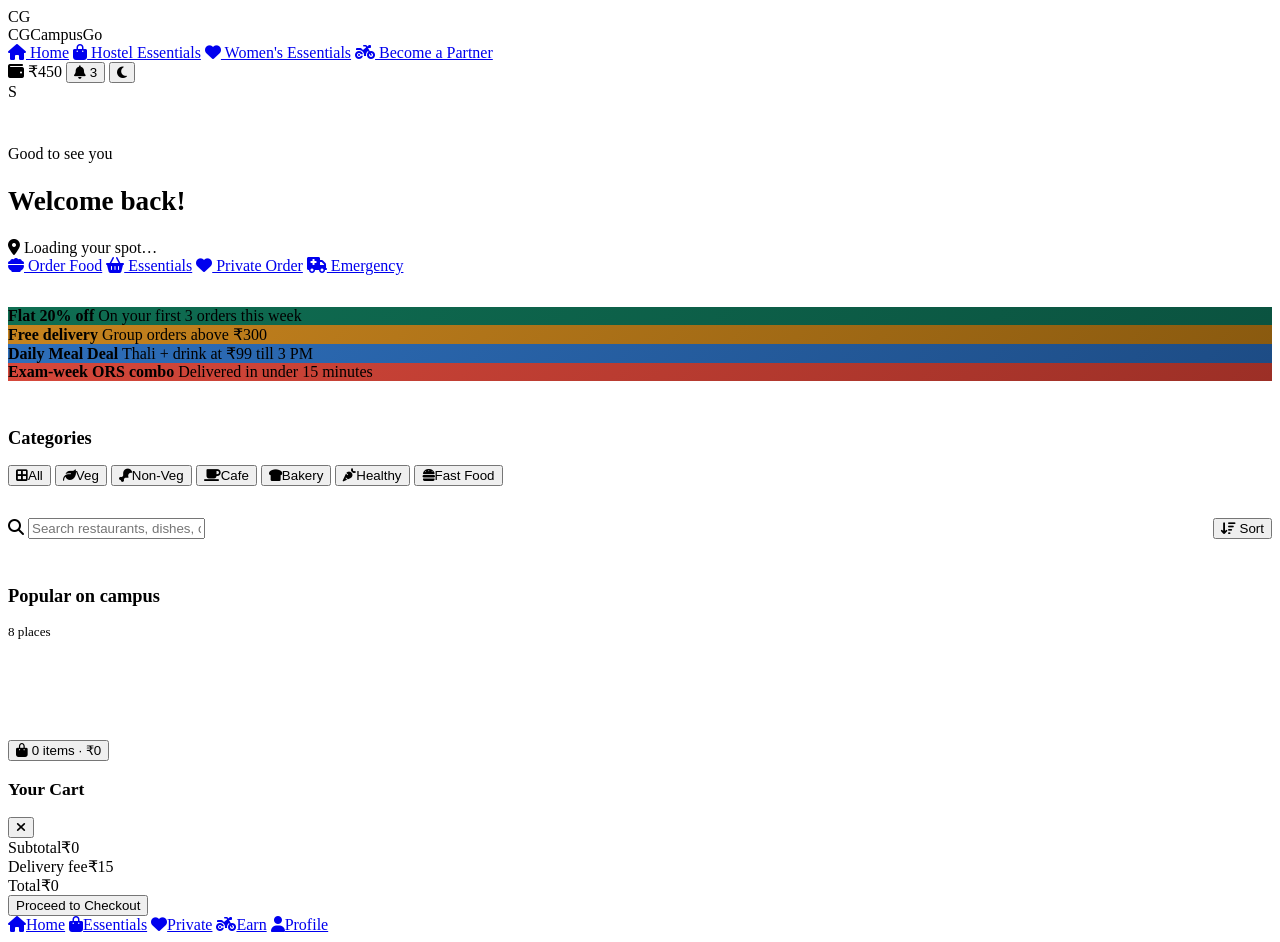
==== home.html @ 30fcaa8b "Project_SKS" ====
<!DOCTYPE html>
<html lang="en">
<head>
<meta charset="UTF-8">
<meta name="viewport" content="width=device-width, initial-scale=1.0">
<title>Home · CampusGo</title>
<link rel="stylesheet" href="https://cdnjs.cloudflare.com/ajax/libs/font-awesome/6.5.1/css/all.min.css">
<link rel="stylesheet" href="assets/css/style.css">
<style>
  .home-main { padding: 28px 0 100px; display: flex; flex-direction: column; gap: 32px; }
  .search-row { display: flex; gap: 12px; }
  .search-row .input-icon-wrap { flex: 1; }
  .sort-btn { flex: 0 0 auto; }
  section > .section-head { margin-top: 4px; }
</style>
</head>
<body>

<div class="page-loader"><div class="loader-mark">CG</div></div>

<!-- ============ APP NAV ============ -->
<nav class="app-nav">
  <div class="wrap">
    <span class="brand"><span class="brand-badge">CG</span>CampusGo</span>

    <div class="app-nav-links">
      <a href="home.html" class="nav-link is-active"><i class="fa-solid fa-house"></i> Home</a>
      <a href="hostel-essentials.html" class="nav-link"><i class="fa-solid fa-bag-shopping"></i> Hostel Essentials</a>
      <a href="womens-essentials.html" class="nav-link"><i class="fa-solid fa-heart"></i> Women's Essentials</a>
      <a href="partner-landing.html" class="nav-link nav-link-accent"><i class="fa-solid fa-motorcycle"></i> Become a Partner</a>
    </div>

    <div class="nav-right">
      <span class="wallet-chip"><i class="fa-solid fa-wallet"></i> ₹<span id="walletAmount">450</span></span>
      <button class="nav-icon-btn" aria-label="Notifications">
        <i class="fa-solid fa-bell"></i>
        <span class="nav-badge">3</span>
      </button>
      <button class="nav-icon-btn" data-action="toggle-theme" aria-label="Toggle dark mode">
        <i class="fa-solid fa-moon" data-theme-icon></i>
      </button>
      <div class="avatar" id="navAvatar">S</div>
    </div>
  </div>
</nav>

<main class="wrap home-main">

  <!-- ============ WELCOME BAND ============ -->
  <section class="welcome-band fade-up">
    <div style="position:relative; z-index:1;">
      <p class="eyebrow" style="color:var(--accent); margin-bottom:4px;">Good to see you</p>
      <h1 style="font-size:1.7rem;" id="welcomeName">Welcome back!</h1>
      <span class="location-chip" id="locationChip"><i class="fa-solid fa-location-dot"></i> Loading your spot…</span>
    </div>
    <div class="quick-actions">
      <a href="home.html#restaurants" class="quick-action-btn"><i class="fa-solid fa-bowl-food"></i> Order Food</a>
      <a href="hostel-essentials.html" class="quick-action-btn"><i class="fa-solid fa-basket-shopping"></i> Essentials</a>
      <a href="womens-essentials.html" class="quick-action-btn"><i class="fa-solid fa-heart"></i> Private Order</a>
      <a href="emergency.html" class="quick-action-btn is-emergency"><i class="fa-solid fa-truck-medical"></i> Emergency</a>
    </div>
  </section>

  <!-- ============ PROMO STRIP ============ -->
  <section>
    <div class="promo-strip">
      <div class="promo-card" style="background:linear-gradient(135deg,#0F6E52,#0B5340);">
        <strong>Flat 20% off</strong>
        <span>On your first 3 orders this week</span>
      </div>
      <div class="promo-card" style="background:linear-gradient(135deg,#C7841F,#8A5A0F);">
        <strong>Free delivery</strong>
        <span>Group orders above ₹300</span>
      </div>
      <div class="promo-card" style="background:linear-gradient(135deg,#2E6FBB,#1D4C85);">
        <strong>Daily Meal Deal</strong>
        <span>Thali + drink at ₹99 till 3 PM</span>
      </div>
      <div class="promo-card" style="background:linear-gradient(135deg,#D6483B,#9C2F26);">
        <strong>Exam-week ORS combo</strong>
        <span>Delivered in under 15 minutes</span>
      </div>
    </div>
  </section>

  <!-- ============ CATEGORIES ============ -->
  <section>
    <div class="section-head"><h2 style="font-size:1.15rem;">Categories</h2></div>
    <div class="category-scroll" id="categoryScroll">
      <button class="category-chip is-active" data-cat="all"><i class="fa-solid fa-border-all"></i>All</button>
      <button class="category-chip" data-cat="veg"><i class="fa-solid fa-leaf"></i>Veg</button>
      <button class="category-chip" data-cat="nonveg"><i class="fa-solid fa-drumstick-bite"></i>Non-Veg</button>
      <button class="category-chip" data-cat="cafe"><i class="fa-solid fa-mug-saucer"></i>Cafe</button>
      <button class="category-chip" data-cat="bakery"><i class="fa-solid fa-bread-slice"></i>Bakery</button>
      <button class="category-chip" data-cat="healthy"><i class="fa-solid fa-carrot"></i>Healthy</button>
      <button class="category-chip" data-cat="fastfood"><i class="fa-solid fa-burger"></i>Fast Food</button>
    </div>
  </section>

  <!-- ============ SEARCH ============ -->
  <section>
    <div class="search-row">
      <div class="input-icon-wrap">
        <i class="fa-solid fa-magnifying-glass"></i>
        <input class="input" type="text" id="searchInput" placeholder="Search restaurants, dishes, or cuisines…">
      </div>
      <button class="btn btn-ghost sort-btn" id="sortBtn"><i class="fa-solid fa-arrow-down-wide-short"></i> Sort</button>
    </div>
  </section>

  <!-- ============ RESTAURANTS ============ -->
  <section id="restaurants">
    <div class="section-head">
      <h2 style="font-size:1.15rem;">Popular on campus</h2>
      <span class="faint" style="font-size:0.82rem;" id="resultCount">8 places</span>
    </div>
    <div class="grid-restaurants" id="restaurantGrid"><!-- injected by home.js --></div>
  </section>

</main>

<!-- ============ CART ============ -->
<button class="cart-fab" id="cartFab">
  <i class="fa-solid fa-bag-shopping"></i>
  <span id="cartFabCount">0 items</span>
  <span>·</span>
  <span id="cartFabTotal">₹0</span>
</button>

<div class="cart-drawer-overlay" id="cartOverlay"></div>
<aside class="cart-drawer" id="cartDrawer" aria-label="Your cart">
  <div class="cart-drawer-head">
    <h3 style="font-size:1.1rem;">Your Cart</h3>
    <button class="nav-icon-btn" id="closeCart" aria-label="Close cart"><i class="fa-solid fa-xmark"></i></button>
  </div>
  <div class="cart-drawer-body" id="cartBody"><!-- injected by home.js --></div>
  <div class="cart-drawer-foot">
    <div class="cart-summary-row"><span>Subtotal</span><span id="cartSubtotal">₹0</span></div>
    <div class="cart-summary-row"><span>Delivery fee</span><span id="cartDeliveryFee">₹15</span></div>
    <div class="cart-summary-row total"><span>Total</span><span id="cartTotal">₹0</span></div>
    <button class="btn btn-primary btn-block" id="checkoutBtn">
      <span class="btn-label">Proceed to Checkout</span>
    </button>
  </div>
</aside>

<!-- ============ MOBILE TAB BAR ============ -->
<nav class="mobile-tabbar">
  <a href="home.html" class="tabbar-item is-active"><i class="fa-solid fa-house"></i>Home</a>
  <a href="hostel-essentials.html" class="tabbar-item"><i class="fa-solid fa-bag-shopping"></i>Essentials</a>
  <a href="womens-essentials.html" class="tabbar-item"><i class="fa-solid fa-heart"></i>Private</a>
  <a href="partner-landing.html" class="tabbar-item"><i class="fa-solid fa-motorcycle"></i>Earn</a>
  <a href="profile.html" class="tabbar-item"><i class="fa-solid fa-user"></i>Profile</a>
</nav>

<script src="assets/js/main.js"></script>
<script src="assets/js/home.js"></script>
</body>
</html>
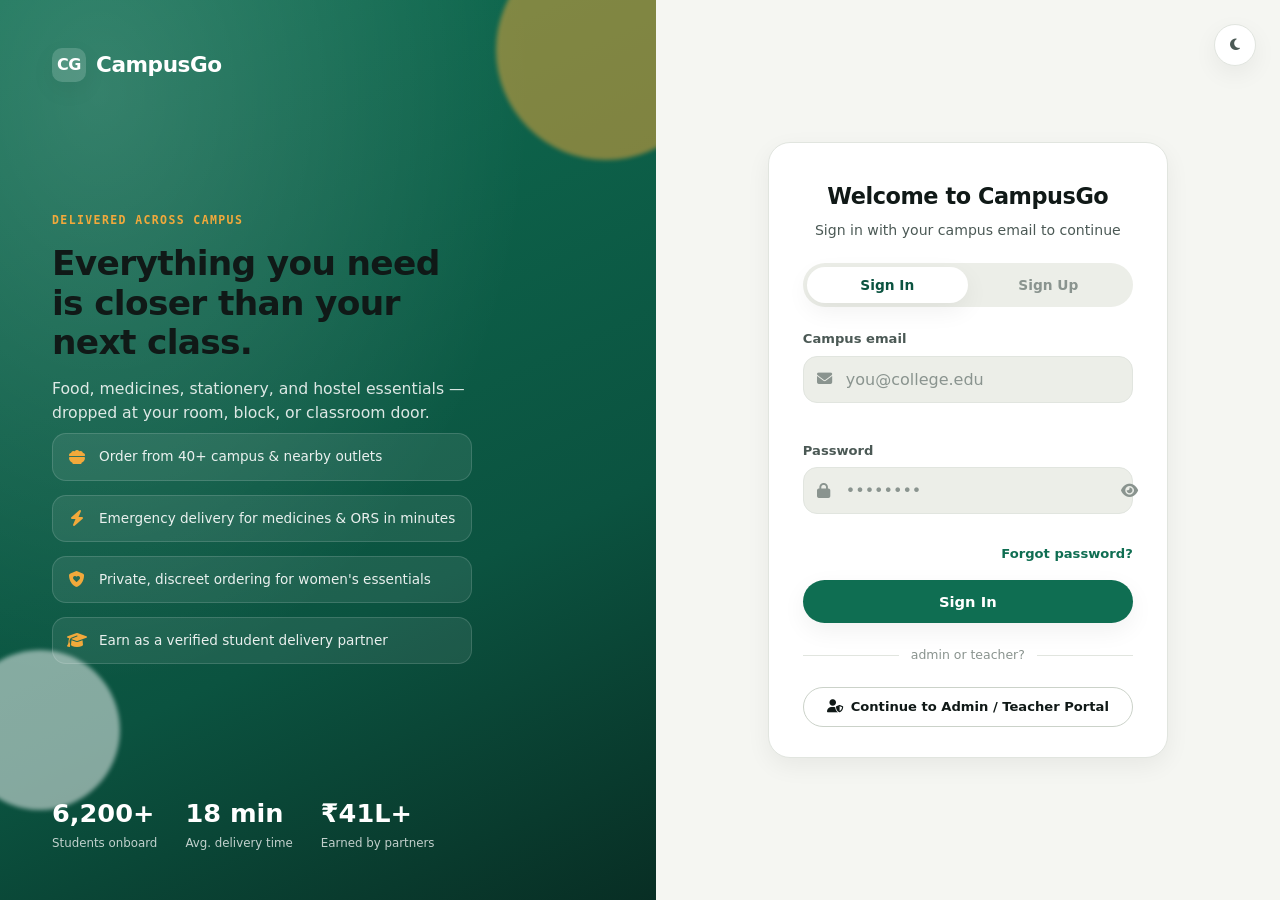
==== commit ee5d78b2: "Updated project" ====
--- a/home.html
+++ b/home.html
@@ -57,7 +57,7 @@
       <a href="home.html#restaurants" class="quick-action-btn"><i class="fa-solid fa-bowl-food"></i> Order Food</a>
       <a href="hostel-essentials.html" class="quick-action-btn"><i class="fa-solid fa-basket-shopping"></i> Essentials</a>
       <a href="womens-essentials.html" class="quick-action-btn"><i class="fa-solid fa-heart"></i> Private Order</a>
-      <a href="emergency.html" class="quick-action-btn is-emergency"><i class="fa-solid fa-truck-medical"></i> Emergency</a>
+      
     </div>
   </section>
 
--- a/assets/css/style.css
+++ b/assets/css/style.css
@@ -0,0 +1,1027 @@
+/* ==========================================================================
+   CampusGo — Design System
+   "Everything You Need. Delivered Across Campus."
+
+   Token system:
+   - Color:  paper base + deep emerald primary + marigold accent
+             (deliberately NOT the orange/red every food-delivery app uses —
+             emerald reads fresh + trustworthy and gives CampusGo its own identity)
+   - Type:   Sora (display) / Inter (body) / JetBrains Mono (data, IDs, OTPs)
+   - Motif:  the dotted "route rail" — the same line language used later on
+             live delivery tracking is reused here for onboarding progress,
+             because getting a student set up IS their first trip across campus
+   ========================================================================== */
+
+@import url('https://fonts.googleapis.com/css2?family=Sora:wght@400;500;600;700;800&family=Inter:wght@400;500;600;700&family=JetBrains+Mono:wght@400;500;600&display=swap');
+
+/* ---------------------------------- */
+/* 1. TOKENS                          */
+/* ---------------------------------- */
+:root {
+  /* Color — light (default) */
+  --bg: #F5F6F2;
+  --bg-elevated: #FFFFFF;
+  --bg-sunken: #ECEEE8;
+  --ink: #101917;
+  --ink-soft: #4B5955;
+  --ink-faint: #8A948F;
+  --border: #E1E5DF;
+  --border-strong: #CBD2C9;
+
+  --primary: #0F6E52;
+  --primary-dark: #0B5340;
+  --primary-soft: #DCEEE6;
+  --primary-contrast: #FFFFFF;
+
+  --accent: #F2A93B;
+  --accent-dark: #C7841F;
+  --accent-soft: #FCE7BF;
+
+  --danger: #D6483B;
+  --danger-soft: #F8DEDB;
+  --success: #1E8E5A;
+  --info: #2E6FBB;
+
+  /* Surfaces & effects */
+  --glass-bg: rgba(255, 255, 255, 0.6);
+  --glass-border: rgba(255, 255, 255, 0.4);
+  --shadow-soft: 0 8px 24px rgba(16, 25, 23, 0.06);
+  --shadow-elevated: 0 20px 48px rgba(16, 25, 23, 0.12);
+  --shadow-pop: 0 24px 64px rgba(16, 25, 23, 0.18);
+
+  /* Radius scale */
+  --r-sm: 8px;
+  --r-md: 14px;
+  --r-lg: 22px;
+  --r-xl: 32px;
+  --r-pill: 999px;
+
+  /* Type */
+  --font-display: 'Sora', system-ui, sans-serif;
+  --font-body: 'Inter', system-ui, sans-serif;
+  --font-mono: 'JetBrains Mono', ui-monospace, monospace;
+
+  /* Motion */
+  --ease-out: cubic-bezier(0.16, 1, 0.3, 1);
+  --ease-spring: cubic-bezier(0.34, 1.56, 0.64, 1);
+  --t-fast: 150ms;
+  --t-med: 280ms;
+  --t-slow: 480ms;
+
+  /* Layout */
+  --max-w: 1180px;
+  --nav-h: 76px;
+}
+
+[data-theme="dark"] {
+  --bg: #0E1512;
+  --bg-elevated: #16201C;
+  --bg-sunken: #0A0F0D;
+  --ink: #EDF2EF;
+  --ink-soft: #A9B5B0;
+  --ink-faint: #6C7873;
+  --border: #223028;
+  --border-strong: #2E4038;
+
+  --primary: #22A67D;
+  --primary-dark: #1B8768;
+  --primary-soft: #163227;
+  --primary-contrast: #06120D;
+
+  --accent: #F5B655;
+  --accent-soft: #3A2C13;
+
+  --danger-soft: #3A1E1B;
+
+  --glass-bg: rgba(22, 32, 28, 0.6);
+  --glass-border: rgba(255, 255, 255, 0.08);
+  --shadow-soft: 0 8px 24px rgba(0, 0, 0, 0.28);
+  --shadow-elevated: 0 20px 48px rgba(0, 0, 0, 0.4);
+  --shadow-pop: 0 24px 64px rgba(0, 0, 0, 0.5);
+}
+
+/* ---------------------------------- */
+/* 2. RESET                           */
+/* ---------------------------------- */
+*, *::before, *::after { box-sizing: border-box; }
+html { scroll-behavior: smooth; }
+body {
+  margin: 0;
+  background: var(--bg);
+  color: var(--ink);
+  font-family: var(--font-body);
+  font-size: 16px;
+  line-height: 1.55;
+  -webkit-font-smoothing: antialiased;
+  transition: background var(--t-med) var(--ease-out), color var(--t-med) var(--ease-out);
+  min-height: 100vh;
+}
+h1, h2, h3, h4, h5 {
+  font-family: var(--font-display);
+  margin: 0;
+  color: var(--ink);
+  letter-spacing: -0.02em;
+}
+p { margin: 0; }
+a { color: inherit; text-decoration: none; }
+ul { margin: 0; padding: 0; list-style: none; }
+button { font-family: inherit; cursor: pointer; }
+input, select, textarea { font-family: inherit; font-size: inherit; color: inherit; }
+img { max-width: 100%; display: block; }
+
+/* Visible keyboard focus everywhere */
+:focus-visible {
+  outline: 2.5px solid var(--primary);
+  outline-offset: 3px;
+  border-radius: var(--r-sm);
+}
+
+@media (prefers-reduced-motion: reduce) {
+  *, *::before, *::after {
+    animation-duration: 0.001ms !important;
+    animation-iteration-count: 1 !important;
+    transition-duration: 0.001ms !important;
+    scroll-behavior: auto !important;
+  }
+}
+
+/* ---------------------------------- */
+/* 3. LAYOUT PRIMITIVES               */
+/* ---------------------------------- */
+.wrap {
+  width: 100%;
+  max-width: var(--max-w);
+  margin-inline: auto;
+  padding-inline: 24px;
+}
+
+.auth-shell {
+  min-height: 100vh;
+  display: grid;
+  grid-template-columns: 1.05fr 1fr;
+}
+@media (max-width: 900px) {
+  .auth-shell { grid-template-columns: 1fr; }
+}
+
+.auth-visual {
+  position: relative;
+  background:
+    radial-gradient(120% 120% at 15% 10%, rgba(255,255,255,0.16), transparent 55%),
+    linear-gradient(155deg, var(--primary) 0%, var(--primary-dark) 65%, #082E24 100%);
+  color: #fff;
+  display: flex;
+  flex-direction: column;
+  justify-content: space-between;
+  padding: 48px 52px;
+  overflow: hidden;
+}
+@media (max-width: 900px) { .auth-visual { display: none; } }
+
+.auth-form-side {
+  display: flex;
+  flex-direction: column;
+  align-items: center;
+  justify-content: center;
+  padding: 40px 24px;
+  position: relative;
+}
+
+/* ---------------------------------- */
+/* 4. BRAND MARK                      */
+/* ---------------------------------- */
+.brand {
+  display: inline-flex;
+  align-items: center;
+  gap: 10px;
+  font-family: var(--font-display);
+  font-weight: 800;
+  font-size: 1.35rem;
+  letter-spacing: -0.02em;
+}
+.brand-badge {
+  width: 34px; height: 34px;
+  border-radius: 10px;
+  background: var(--accent);
+  display: grid;
+  place-items: center;
+  color: var(--primary-dark);
+  font-weight: 800;
+  font-size: 1rem;
+  box-shadow: var(--shadow-soft);
+}
+.auth-visual .brand-badge { background: rgba(255,255,255,0.16); color: #fff; }
+
+/* ---------------------------------- */
+/* 5. ROUTE RAIL — signature element  */
+/*    used for onboarding progress    */
+/* ---------------------------------- */
+.route-rail {
+  display: flex;
+  align-items: center;
+  gap: 0;
+  margin: 0 auto 8px;
+  width: 100%;
+  max-width: 420px;
+}
+.route-step {
+  display: flex;
+  flex-direction: column;
+  align-items: center;
+  gap: 8px;
+  flex: 0 0 auto;
+  position: relative;
+}
+.route-node {
+  width: 34px; height: 34px;
+  border-radius: 50%;
+  background: var(--bg-elevated);
+  border: 2px solid var(--border-strong);
+  display: grid;
+  place-items: center;
+  font-family: var(--font-mono);
+  font-size: 0.78rem;
+  font-weight: 600;
+  color: var(--ink-faint);
+  transition: all var(--t-med) var(--ease-spring);
+  z-index: 2;
+}
+.route-label {
+  font-size: 0.72rem;
+  color: var(--ink-faint);
+  font-weight: 600;
+  white-space: nowrap;
+  position: absolute;
+  top: 42px;
+}
+.route-step.is-done .route-node {
+  background: var(--primary);
+  border-color: var(--primary);
+  color: #fff;
+}
+.route-step.is-active .route-node {
+  background: var(--bg-elevated);
+  border-color: var(--primary);
+  color: var(--primary);
+  box-shadow: 0 0 0 5px var(--primary-soft);
+  transform: scale(1.08);
+}
+.route-step.is-active .route-label,
+.route-step.is-done .route-label { color: var(--primary); }
+
+.route-line {
+  flex: 1 1 auto;
+  height: 2px;
+  background-image: linear-gradient(to right, var(--border-strong) 0 6px, transparent 6px 12px);
+  background-size: 12px 2px;
+  background-repeat: repeat-x;
+  position: relative;
+  margin: 0 -2px;
+  top: -13px;
+}
+.route-line::after {
+  content: '';
+  position: absolute;
+  inset: 0;
+  width: var(--fill, 0%);
+  background: var(--primary);
+  transition: width var(--t-slow) var(--ease-out);
+}
+.route-pin {
+  position: absolute;
+  top: -30px;
+  left: var(--pin, 0%);
+  transform: translateX(-50%);
+  font-size: 1.1rem;
+  transition: left var(--t-slow) var(--ease-spring);
+  filter: drop-shadow(0 3px 6px rgba(0,0,0,0.25));
+}
+
+/* ---------------------------------- */
+/* 6. CARDS / SURFACES                */
+/* ---------------------------------- */
+.card {
+  background: var(--bg-elevated);
+  border: 1px solid var(--border);
+  border-radius: var(--r-lg);
+  box-shadow: var(--shadow-soft);
+}
+.glass {
+  background: var(--glass-bg);
+  backdrop-filter: blur(18px) saturate(140%);
+  -webkit-backdrop-filter: blur(18px) saturate(140%);
+  border: 1px solid var(--glass-border);
+}
+
+.auth-card {
+  width: 100%;
+  max-width: 400px;
+  padding: 36px 34px 30px;
+  display: flex;
+  flex-direction: column;
+  gap: 22px;
+}
+
+/* ---------------------------------- */
+/* 7. FORM ELEMENTS                   */
+/* ---------------------------------- */
+.field {
+  display: flex;
+  flex-direction: column;
+  gap: 6px;
+}
+.field label {
+  font-size: 0.82rem;
+  font-weight: 600;
+  color: var(--ink-soft);
+}
+.input, .select {
+  width: 100%;
+  padding: 13px 14px;
+  border-radius: var(--r-md);
+  border: 1.5px solid var(--border);
+  background: var(--bg-sunken);
+  color: var(--ink);
+  transition: border-color var(--t-fast) var(--ease-out), box-shadow var(--t-fast) var(--ease-out), background var(--t-fast);
+}
+.input::placeholder { color: var(--ink-faint); }
+.input:focus, .select:focus {
+  outline: none;
+  border-color: var(--primary);
+  background: var(--bg-elevated);
+  box-shadow: 0 0 0 4px var(--primary-soft);
+}
+.input.has-error { border-color: var(--danger); }
+.field-error {
+  font-size: 0.78rem;
+  color: var(--danger);
+  min-height: 16px;
+  display: flex;
+  align-items: center;
+  gap: 5px;
+}
+.input-icon-wrap { position: relative; }
+.input-icon-wrap .input { padding-left: 42px; }
+.input-icon-wrap i {
+  position: absolute;
+  left: 14px; top: 50%;
+  transform: translateY(-50%);
+  color: var(--ink-faint);
+  font-size: 0.95rem;
+}
+.input-icon-wrap .toggle-visibility {
+  position: absolute;
+  right: 10px; top: 50%;
+  transform: translateY(-50%);
+  background: none;
+  border: none;
+  color: var(--ink-faint);
+  padding: 8px;
+  border-radius: var(--r-sm);
+}
+.input-icon-wrap .toggle-visibility:hover { color: var(--ink); }
+
+/* OTP boxes */
+.otp-row { display: flex; gap: 10px; justify-content: center; }
+.otp-box {
+  width: 46px; height: 54px;
+  text-align: center;
+  font-family: var(--font-mono);
+  font-size: 1.25rem;
+  font-weight: 600;
+  border-radius: var(--r-md);
+  border: 1.5px solid var(--border);
+  background: var(--bg-sunken);
+}
+.otp-box:focus {
+  outline: none;
+  border-color: var(--primary);
+  background: var(--bg-elevated);
+  box-shadow: 0 0 0 4px var(--primary-soft);
+}
+
+/* Segmented / lane selector (Hosteler vs Day Scholar) */
+.lane-select {
+  display: grid;
+  grid-template-columns: 1fr 1fr;
+  gap: 14px;
+}
+.lane-option {
+  border: 1.5px solid var(--border);
+  background: var(--bg-sunken);
+  border-radius: var(--r-lg);
+  padding: 20px 16px;
+  display: flex;
+  flex-direction: column;
+  align-items: center;
+  gap: 10px;
+  text-align: center;
+  transition: all var(--t-fast) var(--ease-out);
+}
+.lane-option i { font-size: 1.5rem; color: var(--ink-faint); transition: color var(--t-fast); }
+.lane-option strong { font-family: var(--font-display); font-size: 0.95rem; }
+.lane-option span { font-size: 0.76rem; color: var(--ink-faint); }
+.lane-option:hover { border-color: var(--primary); transform: translateY(-2px); }
+.lane-option.is-selected {
+  border-color: var(--primary);
+  background: var(--primary-soft);
+  box-shadow: 0 0 0 4px var(--primary-soft);
+}
+.lane-option.is-selected i,
+.lane-option.is-selected strong { color: var(--primary-dark); }
+
+/* ---------------------------------- */
+/* 8. BUTTONS                         */
+/* ---------------------------------- */
+.btn {
+  position: relative;
+  overflow: hidden;
+  display: inline-flex;
+  align-items: center;
+  justify-content: center;
+  gap: 8px;
+  padding: 13px 22px;
+  border-radius: var(--r-pill);
+  font-weight: 700;
+  font-size: 0.92rem;
+  border: none;
+  transition: transform var(--t-fast) var(--ease-spring), box-shadow var(--t-fast), opacity var(--t-fast), background var(--t-fast);
+  white-space: nowrap;
+}
+.btn:active { transform: scale(0.97); }
+.btn:disabled { opacity: 0.55; cursor: not-allowed; pointer-events: none; }
+.btn-primary { background: var(--primary); color: var(--primary-contrast); box-shadow: var(--shadow-soft); }
+.btn-primary:hover { background: var(--primary-dark); box-shadow: var(--shadow-elevated); transform: translateY(-1px); }
+.btn-accent { background: var(--accent); color: #241300; }
+.btn-accent:hover { background: var(--accent-dark); }
+.btn-ghost { background: transparent; color: var(--ink); border: 1.5px solid var(--border-strong); }
+.btn-ghost:hover { background: var(--bg-sunken); }
+.btn-block { width: 100%; }
+.btn-sm { padding: 9px 16px; font-size: 0.82rem; }
+
+/* Ripple */
+.btn .ripple {
+  position: absolute;
+  border-radius: 50%;
+  background: rgba(255,255,255,0.55);
+  transform: scale(0);
+  animation: ripple 600ms var(--ease-out);
+  pointer-events: none;
+}
+@keyframes ripple { to { transform: scale(2.6); opacity: 0; } }
+
+/* ---------------------------------- */
+/* 9. UTILITY TEXT / MISC             */
+/* ---------------------------------- */
+.eyebrow {
+  font-family: var(--font-mono);
+  font-size: 0.72rem;
+  letter-spacing: 0.12em;
+  text-transform: uppercase;
+  color: var(--primary);
+  font-weight: 600;
+}
+.auth-visual .eyebrow { color: var(--accent); }
+.muted { color: var(--ink-soft); }
+.faint { color: var(--ink-faint); }
+.divider-text {
+  display: flex; align-items: center; gap: 12px;
+  color: var(--ink-faint); font-size: 0.78rem;
+}
+.divider-text::before, .divider-text::after {
+  content: ''; flex: 1; height: 1px; background: var(--border);
+}
+.link-inline { color: var(--primary); font-weight: 600; }
+.link-inline:hover { text-decoration: underline; }
+
+.theme-toggle {
+  position: absolute;
+  top: 24px; right: 24px;
+  width: 42px; height: 42px;
+  border-radius: 50%;
+  border: 1.5px solid var(--border);
+  background: var(--bg-elevated);
+  display: grid;
+  place-items: center;
+  color: var(--ink-soft);
+  box-shadow: var(--shadow-soft);
+  transition: transform var(--t-fast) var(--ease-spring);
+  z-index: 10;
+}
+.theme-toggle:hover { transform: rotate(20deg); }
+
+/* Tabs (sign in / sign up) */
+.auth-tabs {
+  display: flex;
+  background: var(--bg-sunken);
+  border-radius: var(--r-pill);
+  padding: 4px;
+  position: relative;
+}
+.auth-tab {
+  flex: 1;
+  text-align: center;
+  padding: 10px 0;
+  border: none;
+  background: transparent;
+  border-radius: var(--r-pill);
+  font-weight: 700;
+  font-size: 0.86rem;
+  color: var(--ink-faint);
+  transition: color var(--t-fast);
+  position: relative;
+  z-index: 1;
+}
+.auth-tab.is-active { color: var(--primary-dark); }
+.auth-tab-glider {
+  position: absolute;
+  top: 4px; bottom: 4px;
+  width: calc(50% - 4px);
+  left: 4px;
+  background: var(--bg-elevated);
+  border-radius: var(--r-pill);
+  box-shadow: var(--shadow-soft);
+  transition: transform var(--t-med) var(--ease-spring);
+}
+
+/* Role chips on visual side */
+.role-chip-row { display: flex; flex-wrap: wrap; gap: 10px; }
+.role-chip {
+  display: flex; align-items: center; gap: 7px;
+  padding: 8px 14px;
+  border-radius: var(--r-pill);
+  background: rgba(255,255,255,0.12);
+  border: 1px solid rgba(255,255,255,0.18);
+  font-size: 0.8rem;
+  font-weight: 600;
+}
+
+/* Floating decorative blobs on visual side */
+.blob {
+  position: absolute;
+  border-radius: 50%;
+  filter: blur(2px);
+  opacity: 0.5;
+  animation: float 7s ease-in-out infinite;
+}
+@keyframes float {
+  0%, 100% { transform: translateY(0) translateX(0); }
+  50% { transform: translateY(-16px) translateX(8px); }
+}
+
+/* Stat pills */
+.stat-row { display: flex; gap: 28px; }
+.stat-row .num { font-family: var(--font-display); font-size: 1.6rem; font-weight: 800; }
+.stat-row .lbl { font-size: 0.74rem; opacity: 0.75; }
+
+/* ---------------------------------- */
+/* 10. TOASTS                         */
+/* ---------------------------------- */
+.toast-stack {
+  position: fixed;
+  top: 20px; right: 20px;
+  display: flex; flex-direction: column; gap: 10px;
+  z-index: 999;
+}
+.toast {
+  display: flex; align-items: center; gap: 10px;
+  background: var(--bg-elevated);
+  border: 1px solid var(--border);
+  box-shadow: var(--shadow-elevated);
+  padding: 13px 18px;
+  border-radius: var(--r-md);
+  font-size: 0.86rem;
+  font-weight: 600;
+  min-width: 240px;
+  max-width: 340px;
+  animation: toast-in var(--t-med) var(--ease-spring);
+}
+.toast.is-leaving { animation: toast-out var(--t-fast) var(--ease-out) forwards; }
+.toast i { font-size: 1.05rem; }
+.toast.toast-success i { color: var(--success); }
+.toast.toast-error i { color: var(--danger); }
+.toast.toast-info i { color: var(--info); }
+@keyframes toast-in { from { transform: translateX(30px); opacity: 0; } to { transform: translateX(0); opacity: 1; } }
+@keyframes toast-out { to { transform: translateX(30px); opacity: 0; } }
+
+/* ---------------------------------- */
+/* 11. LOADING / SKELETON             */
+/* ---------------------------------- */
+.page-loader {
+  position: fixed; inset: 0;
+  background: var(--bg);
+  display: grid; place-items: center;
+  z-index: 1000;
+  transition: opacity var(--t-slow) var(--ease-out), visibility var(--t-slow);
+}
+.page-loader.is-hidden { opacity: 0; visibility: hidden; }
+.loader-mark {
+  width: 46px; height: 46px;
+  border-radius: 12px;
+  background: var(--primary);
+  display: grid; place-items: center;
+  color: #fff; font-family: var(--font-display); font-weight: 800;
+  animation: pulse-scale 1.1s ease-in-out infinite;
+}
+@keyframes pulse-scale { 0%,100% { transform: scale(1); } 50% { transform: scale(1.12); } }
+
+.spinner {
+  width: 18px; height: 18px;
+  border-radius: 50%;
+  border: 2.5px solid rgba(255,255,255,0.4);
+  border-top-color: #fff;
+  animation: spin 0.7s linear infinite;
+}
+@keyframes spin { to { transform: rotate(360deg); } }
+
+/* ---------------------------------- */
+/* 12. ANIMATIONS: fade/slide entries */
+/* ---------------------------------- */
+.fade-up {
+  animation: fadeUp var(--t-slow) var(--ease-out) both;
+}
+@keyframes fadeUp {
+  from { opacity: 0; transform: translateY(14px); }
+  to { opacity: 1; transform: translateY(0); }
+}
+.delay-1 { animation-delay: 80ms; }
+.delay-2 { animation-delay: 160ms; }
+.delay-3 { animation-delay: 240ms; }
+
+/* Confetti (used later on first completed order) */
+.confetti-piece {
+  position: fixed;
+  top: -12px;
+  width: 8px; height: 14px;
+  z-index: 1200;
+  animation: confetti-fall linear forwards;
+}
+@keyframes confetti-fall {
+  to { transform: translateY(110vh) rotate(540deg); opacity: 0.9; }
+}
+
+/* ==========================================================================
+   13. APP SHELL — persistent nav, used on every page past onboarding
+   ========================================================================== */
+.app-nav {
+  position: sticky;
+  top: 0;
+  z-index: 100;
+  height: var(--nav-h);
+  display: flex;
+  align-items: center;
+  background: var(--glass-bg);
+  backdrop-filter: blur(18px) saturate(140%);
+  -webkit-backdrop-filter: blur(18px) saturate(140%);
+  border-bottom: 1px solid var(--border);
+}
+.app-nav .wrap { display: flex; align-items: center; gap: 28px; }
+.app-nav-links { display: flex; align-items: center; gap: 4px; flex: 1; }
+.nav-link {
+  display: flex; align-items: center; gap: 7px;
+  padding: 9px 14px;
+  border-radius: var(--r-pill);
+  font-size: 0.87rem;
+  font-weight: 600;
+  color: var(--ink-soft);
+  transition: all var(--t-fast) var(--ease-out);
+}
+.nav-link i { font-size: 0.85rem; }
+.nav-link:hover { background: var(--bg-sunken); color: var(--ink); }
+.nav-link.is-active { background: var(--primary-soft); color: var(--primary-dark); }
+.nav-link.nav-link-accent { background: var(--accent-soft); color: var(--accent-dark); }
+.nav-link.nav-link-accent:hover { background: var(--accent); color: #fff; }
+
+/* Privacy-gated links (e.g. Women's Essentials for non-verified users) */
+.is-locked { opacity: 0.5; cursor: not-allowed; }
+.is-locked:hover { opacity: 0.5 !important; }
+@media (max-width: 980px) { .app-nav-links { display: none; } }
+
+.nav-right { display: flex; align-items: center; gap: 12px; }
+.nav-icon-btn {
+  position: relative;
+  width: 40px; height: 40px;
+  border-radius: 50%;
+  border: 1.5px solid var(--border);
+  background: var(--bg-elevated);
+  display: grid; place-items: center;
+  color: var(--ink-soft);
+  transition: transform var(--t-fast) var(--ease-spring), color var(--t-fast);
+}
+.nav-icon-btn:hover { color: var(--primary); transform: translateY(-1px); }
+.nav-badge {
+  position: absolute; top: -3px; right: -3px;
+  min-width: 16px; height: 16px; padding: 0 3px;
+  border-radius: var(--r-pill);
+  background: var(--danger); color: #fff;
+  font-size: 0.62rem; font-weight: 700;
+  display: grid; place-items: center;
+  border: 2px solid var(--bg);
+}
+.wallet-chip {
+  display: flex; align-items: center; gap: 8px;
+  padding: 7px 14px;
+  border-radius: var(--r-pill);
+  background: var(--primary-soft);
+  color: var(--primary-dark);
+  font-weight: 700;
+  font-size: 0.85rem;
+}
+.avatar {
+  width: 40px; height: 40px;
+  border-radius: 50%;
+  background: var(--accent);
+  color: #241300;
+  display: grid; place-items: center;
+  font-family: var(--font-display);
+  font-weight: 800;
+  font-size: 0.9rem;
+}
+
+/* Mobile bottom tab bar */
+.mobile-tabbar {
+  display: none;
+  position: fixed; bottom: 0; left: 0; right: 0;
+  z-index: 100;
+  background: var(--glass-bg);
+  backdrop-filter: blur(18px);
+  border-top: 1px solid var(--border);
+  padding: 8px 6px calc(8px + env(safe-area-inset-bottom));
+}
+@media (max-width: 980px) {
+  .mobile-tabbar { display: flex; justify-content: space-around; }
+}
+.tabbar-item {
+  display: flex; flex-direction: column; align-items: center; gap: 3px;
+  font-size: 0.65rem; font-weight: 600;
+  color: var(--ink-faint);
+  padding: 4px 10px;
+}
+.tabbar-item i { font-size: 1.05rem; }
+.tabbar-item.is-active { color: var(--primary); }
+
+/* ---------------------------------- */
+/* 14. PAGE HEADER / WELCOME BAND      */
+/* ---------------------------------- */
+.welcome-band {
+  background: linear-gradient(135deg, var(--primary) 0%, var(--primary-dark) 100%);
+  border-radius: var(--r-xl);
+  padding: 30px 32px;
+  color: #fff;
+  position: relative;
+  overflow: hidden;
+  display: flex;
+  justify-content: space-between;
+  align-items: center;
+  gap: 24px;
+  flex-wrap: wrap;
+}
+.welcome-band::after {
+  content: '';
+  position: absolute; inset: 0;
+  background: radial-gradient(120% 140% at 100% 0%, rgba(255,255,255,0.14), transparent 60%);
+}
+.location-chip {
+  display: inline-flex; align-items: center; gap: 8px;
+  background: rgba(255,255,255,0.14);
+  border: 1px solid rgba(255,255,255,0.2);
+  padding: 7px 14px;
+  border-radius: var(--r-pill);
+  font-size: 0.8rem;
+  font-weight: 600;
+  margin-top: 10px;
+}
+.quick-actions { display: flex; gap: 10px; flex-wrap: wrap; position: relative; z-index: 1; }
+.quick-action-btn {
+  display: flex; flex-direction: column; align-items: center; gap: 6px;
+  background: rgba(255,255,255,0.14);
+  border: 1px solid rgba(255,255,255,0.2);
+  border-radius: var(--r-md);
+  padding: 12px 16px;
+  color: #fff;
+  font-size: 0.74rem;
+  font-weight: 600;
+  min-width: 84px;
+  transition: transform var(--t-fast) var(--ease-spring), background var(--t-fast);
+}
+.quick-action-btn:hover { background: rgba(255,255,255,0.24); transform: translateY(-2px); }
+.quick-action-btn i { font-size: 1.15rem; }
+.quick-action-btn.is-emergency { background: var(--danger); border-color: var(--danger); }
+
+/* ---------------------------------- */
+/* 15. CATEGORY CHIPS                 */
+/* ---------------------------------- */
+.category-scroll {
+  display: flex; gap: 12px;
+  overflow-x: auto;
+  padding-bottom: 6px;
+  scrollbar-width: none;
+}
+.category-scroll::-webkit-scrollbar { display: none; }
+.category-chip {
+  flex: 0 0 auto;
+  display: flex; flex-direction: column; align-items: center; gap: 8px;
+  padding: 14px 18px;
+  border-radius: var(--r-lg);
+  background: var(--bg-elevated);
+  border: 1.5px solid var(--border);
+  min-width: 88px;
+  transition: all var(--t-fast) var(--ease-out);
+  font-size: 0.78rem;
+  font-weight: 600;
+  color: var(--ink-soft);
+}
+.category-chip i { font-size: 1.3rem; color: var(--primary); }
+.category-chip:hover { transform: translateY(-3px); box-shadow: var(--shadow-soft); }
+.category-chip.is-active { background: var(--primary); border-color: var(--primary); color: #fff; }
+.category-chip.is-active i { color: #fff; }
+
+/* ---------------------------------- */
+/* 16. RESTAURANT / PRODUCT CARDS     */
+/* ---------------------------------- */
+.section-head {
+  display: flex; align-items: baseline; justify-content: space-between;
+  margin-bottom: 16px;
+}
+.grid-restaurants {
+  display: grid;
+  grid-template-columns: repeat(auto-fill, minmax(270px, 1fr));
+  gap: 20px;
+}
+.r-card {
+  background: var(--bg-elevated);
+  border: 1px solid var(--border);
+  border-radius: var(--r-lg);
+  overflow: hidden;
+  transition: transform var(--t-fast) var(--ease-out), box-shadow var(--t-fast);
+  display: flex; flex-direction: column;
+}
+.r-card:hover { transform: translateY(-4px); box-shadow: var(--shadow-elevated); }
+.r-cover {
+  height: 128px;
+  position: relative;
+  display: flex; align-items: flex-start; justify-content: space-between;
+  padding: 12px;
+}
+.r-badge {
+  font-size: 0.68rem; font-weight: 700;
+  padding: 4px 9px; border-radius: var(--r-pill);
+  background: rgba(255,255,255,0.9); color: var(--ink);
+  display: flex; align-items: center; gap: 4px;
+}
+.r-badge.veg { color: var(--success); }
+.r-badge.non-veg { color: var(--danger); }
+.r-fav-btn {
+  width: 30px; height: 30px; border-radius: 50%;
+  background: rgba(255,255,255,0.9);
+  border: none; display: grid; place-items: center;
+  color: var(--ink-faint);
+  transition: color var(--t-fast), transform var(--t-fast);
+}
+.r-fav-btn.is-active { color: var(--danger); }
+.r-fav-btn:hover { transform: scale(1.1); }
+.r-body { padding: 14px 16px 16px; display: flex; flex-direction: column; gap: 8px; flex: 1; }
+.r-name { font-family: var(--font-display); font-size: 1.02rem; font-weight: 700; }
+.r-tags { font-size: 0.78rem; color: var(--ink-faint); }
+.r-meta-row { display: flex; align-items: center; justify-content: space-between; font-size: 0.8rem; margin-top: auto; }
+.r-rating { display: flex; align-items: center; gap: 4px; color: var(--success); font-weight: 700; }
+.r-time { color: var(--ink-faint); }
+.r-menu {
+  display: none;
+  flex-direction: column;
+  border-top: 1px solid var(--border);
+  padding: 10px 16px 14px;
+  gap: 10px;
+}
+.r-menu.is-open { display: flex; animation: fadeUp var(--t-fast) var(--ease-out) both; }
+.menu-item-row {
+  display: flex; align-items: center; justify-content: space-between; gap: 10px;
+  font-size: 0.85rem;
+}
+.menu-item-info strong { display: block; font-size: 0.87rem; }
+.menu-item-info span { font-size: 0.76rem; color: var(--ink-faint); }
+.qty-stepper {
+  display: flex; align-items: center; gap: 8px;
+  background: var(--primary-soft);
+  border-radius: var(--r-pill);
+  padding: 4px 6px;
+}
+.qty-stepper button {
+  width: 24px; height: 24px; border-radius: 50%;
+  border: none; background: var(--bg-elevated);
+  color: var(--primary-dark); font-weight: 800;
+  display: grid; place-items: center;
+}
+.qty-stepper span { min-width: 16px; text-align: center; font-weight: 700; font-size: 0.82rem; }
+.add-btn {
+  border: 1.5px solid var(--primary);
+  color: var(--primary-dark);
+  background: var(--bg-elevated);
+  font-weight: 700; font-size: 0.78rem;
+  padding: 5px 14px; border-radius: var(--r-pill);
+}
+.add-btn:hover { background: var(--primary); color: #fff; }
+
+/* ---------------------------------- */
+/* 17. CART DRAWER                    */
+/* ---------------------------------- */
+.cart-fab {
+  position: fixed;
+  bottom: 26px; right: 26px;
+  z-index: 200;
+  background: var(--primary);
+  color: #fff;
+  border: none;
+  border-radius: var(--r-pill);
+  padding: 14px 22px;
+  display: flex; align-items: center; gap: 10px;
+  font-weight: 700;
+  box-shadow: var(--shadow-pop);
+  transform: translateY(120px);
+  transition: transform var(--t-med) var(--ease-spring);
+}
+.cart-fab.is-visible { transform: translateY(0); }
+@media (max-width: 980px) { .cart-fab { bottom: 78px; } }
+
+.cart-drawer {
+  position: fixed; top: 0; right: 0; bottom: 0;
+  width: 400px; max-width: 92vw;
+  background: var(--bg-elevated);
+  box-shadow: var(--shadow-pop);
+  z-index: 300;
+  display: flex; flex-direction: column;
+  transform: translateX(100%);
+  transition: transform var(--t-med) var(--ease-out);
+}
+.cart-drawer.is-open { transform: translateX(0); }
+.cart-drawer-overlay {
+  position: fixed; inset: 0; background: rgba(10,15,13,0.4);
+  z-index: 290; opacity: 0; visibility: hidden;
+  transition: opacity var(--t-med);
+}
+.cart-drawer-overlay.is-open { opacity: 1; visibility: visible; }
+.cart-drawer-head { padding: 20px; border-bottom: 1px solid var(--border); display: flex; justify-content: space-between; align-items: center; }
+.cart-drawer-body { flex: 1; overflow-y: auto; padding: 16px 20px; display: flex; flex-direction: column; gap: 14px; }
+.cart-line { display: flex; align-items: center; gap: 12px; }
+.cart-line-info { flex: 1; }
+.cart-line-info strong { font-size: 0.88rem; display: block; }
+.cart-line-info span { font-size: 0.76rem; color: var(--ink-faint); }
+.cart-drawer-foot { padding: 18px 20px; border-top: 1px solid var(--border); display: flex; flex-direction: column; gap: 12px; }
+.cart-summary-row { display: flex; justify-content: space-between; font-size: 0.86rem; color: var(--ink-soft); }
+.cart-summary-row.total { font-weight: 800; color: var(--ink); font-size: 1rem; }
+.empty-state { text-align: center; padding: 40px 20px; color: var(--ink-faint); }
+.empty-state i { font-size: 2.2rem; margin-bottom: 10px; display: block; }
+
+/* ---------------------------------- */
+/* 18. PROMO BANNER STRIP             */
+/* ---------------------------------- */
+.promo-strip {
+  display: flex; gap: 16px; overflow-x: auto; scrollbar-width: none;
+}
+.promo-strip::-webkit-scrollbar { display: none; }
+.promo-card {
+  flex: 0 0 auto; width: 260px;
+  border-radius: var(--r-lg);
+  padding: 18px;
+  color: #fff;
+  display: flex; flex-direction: column; gap: 8px;
+  justify-content: flex-end;
+  min-height: 120px;
+  position: relative;
+  overflow: hidden;
+}
+.promo-card strong { font-family: var(--font-display); font-size: 1.05rem; }
+.promo-card span { font-size: 0.78rem; opacity: 0.9; }
+
+/* ---------------------------------- */
+/* 19. PARTNER PAGES                   */
+/* ---------------------------------- */
+.partner-hero {
+  background: linear-gradient(135deg, #16342A 0%, #0B1F19 100%);
+  border-radius: var(--r-xl);
+  padding: 48px;
+  color: #fff;
+  position: relative;
+  overflow: hidden;
+}
+.partner-subnav {
+  display: flex; gap: 8px; margin-bottom: 24px;
+  background: var(--bg-sunken);
+  padding: 6px; border-radius: var(--r-pill);
+  width: fit-content;
+}
+.partner-subnav a {
+  padding: 9px 18px; border-radius: var(--r-pill);
+  font-size: 0.85rem; font-weight: 700; color: var(--ink-soft);
+}
+.partner-subnav a.is-active { background: var(--bg-elevated); color: var(--primary-dark); box-shadow: var(--shadow-soft); }
+.earn-calc-card { display: grid; grid-template-columns: 1fr 1fr; gap: 0; overflow: hidden; }
+@media (max-width: 720px) { .earn-calc-card { grid-template-columns: 1fr; } }
+.earn-calc-inputs { padding: 28px; display: flex; flex-direction: column; gap: 18px; }
+.earn-calc-result { padding: 28px; background: var(--primary); color: #fff; display: flex; flex-direction: column; justify-content: center; gap: 10px; }
+.range-row { display: flex; flex-direction: column; gap: 8px; }
+.range-row input[type="range"] { width: 100%; accent-color: var(--primary); }
+.range-value { font-family: var(--font-mono); font-weight: 700; color: var(--primary); }
+.benefit-grid { display: grid; grid-template-columns: repeat(auto-fit, minmax(220px, 1fr)); gap: 18px; }
+.benefit-card { padding: 22px; text-align: left; }
+.benefit-card i { font-size: 1.4rem; color: var(--primary); margin-bottom: 10px; display: block; }
